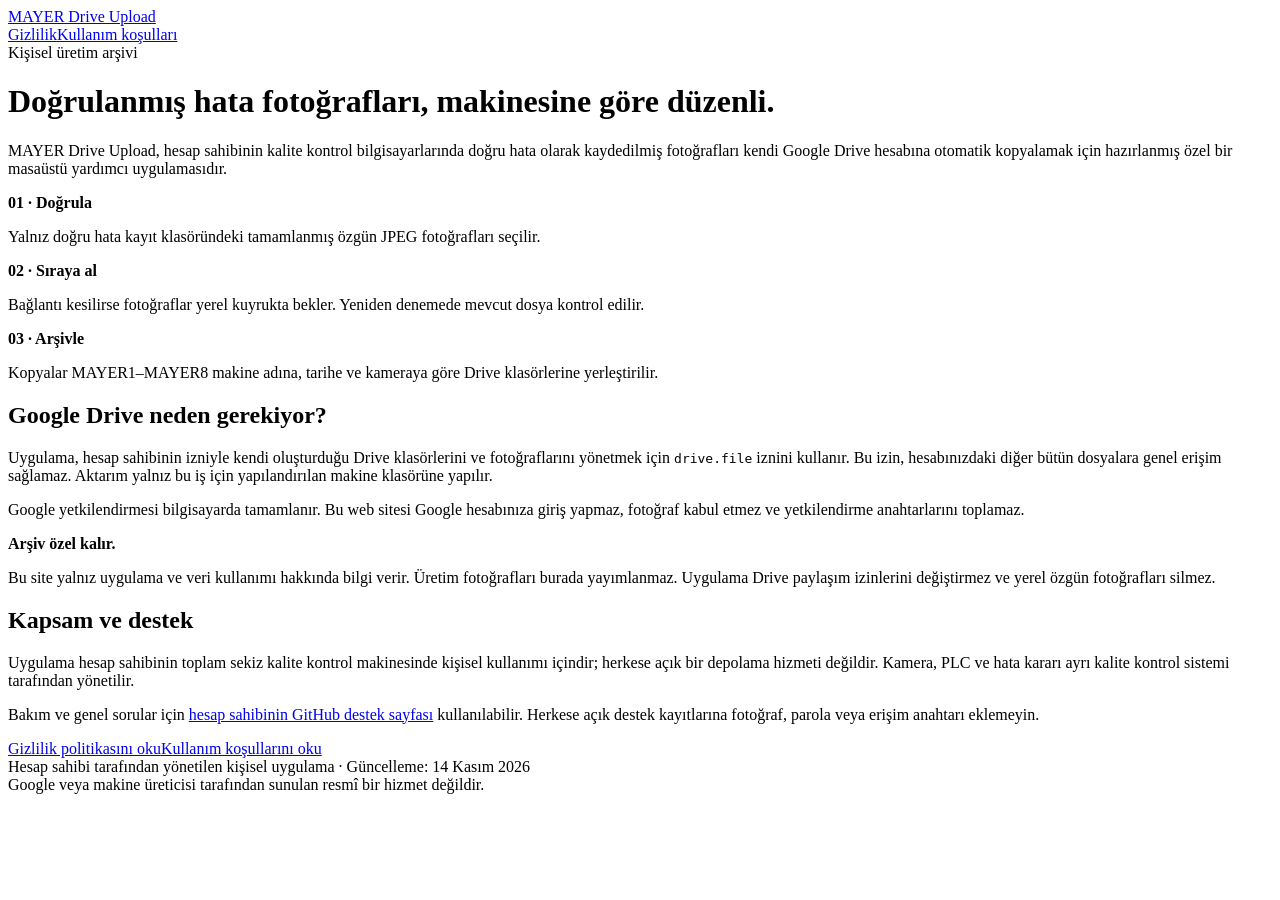
==== index.html @ ac466ba3 "Add MAYER Drive Upload index.html" ====
<!doctype html><html lang="tr"><head><meta charset="utf-8"><meta name="viewport" content="width=device-width, initial-scale=1"><title>MAYER Drive Upload — Doğrulanmış hata fotoğrafları</title><meta name="description" content="Mayer kalite kontrol bilgisayarlarındaki doğrulanmış hata fotoğraflarını hesap sahibinin özel Google Drive klasörlerine aktaran kişisel uygulama."><link rel="stylesheet" href="style.css"></head><body>
<header><a class="brand" href="./">MAYER Drive Upload</a><nav aria-label="Ana menü"><a href="privacy.html">Gizlilik</a><a href="terms.html">Kullanım koşulları</a></nav></header>
<main><div class="eyebrow">Kişisel üretim arşivi</div><h1>Doğrulanmış hata fotoğrafları, makinesine göre düzenli.</h1><p class="lead">MAYER Drive Upload, hesap sahibinin kalite kontrol bilgisayarlarında doğru hata olarak kaydedilmiş fotoğrafları kendi Google Drive hesabına otomatik kopyalamak için hazırlanmış özel bir masaüstü yardımcı uygulamasıdır.</p>
<div class="flow"><article><strong>01 · Doğrula</strong><p>Yalnız doğru hata kayıt klasöründeki tamamlanmış özgün JPEG fotoğrafları seçilir.</p></article><article><strong>02 · Sıraya al</strong><p>Bağlantı kesilirse fotoğraflar yerel kuyrukta bekler. Yeniden denemede mevcut dosya kontrol edilir.</p></article><article><strong>03 · Arşivle</strong><p>Kopyalar MAYER1–MAYER8 makine adına, tarihe ve kameraya göre Drive klasörlerine yerleştirilir.</p></article></div>
<section><h2>Google Drive neden gerekiyor?</h2><p>Uygulama, hesap sahibinin izniyle kendi oluşturduğu Drive klasörlerini ve fotoğraflarını yönetmek için <code>drive.file</code> iznini kullanır. Bu izin, hesabınızdaki diğer bütün dosyalara genel erişim sağlamaz. Aktarım yalnız bu iş için yapılandırılan makine klasörüne yapılır.</p><p>Google yetkilendirmesi bilgisayarda tamamlanır. Bu web sitesi Google hesabınıza giriş yapmaz, fotoğraf kabul etmez ve yetkilendirme anahtarlarını toplamaz.</p></section>
<div class="notice"><strong>Arşiv özel kalır.</strong><p>Bu site yalnız uygulama ve veri kullanımı hakkında bilgi verir. Üretim fotoğrafları burada yayımlanmaz. Uygulama Drive paylaşım izinlerini değiştirmez ve yerel özgün fotoğrafları silmez.</p></div>
<section><h2>Kapsam ve destek</h2><p>Uygulama hesap sahibinin toplam sekiz kalite kontrol makinesinde kişisel kullanımı içindir; herkese açık bir depolama hizmeti değildir. Kamera, PLC ve hata kararı ayrı kalite kontrol sistemi tarafından yönetilir.</p><p>Bakım ve genel sorular için <a href="https://github.com/Mkukur/mkukur.github.io/issues">hesap sahibinin GitHub destek sayfası</a> kullanılabilir. Herkese açık destek kayıtlarına fotoğraf, parola veya erişim anahtarı eklemeyin.</p></section>
<div class="links"><a href="privacy.html">Gizlilik politikasını oku</a><a href="terms.html">Kullanım koşullarını oku</a></div></main>
<footer>Hesap sahibi tarafından yönetilen kişisel uygulama · Güncelleme: 14 Kasım 2026<br>Google veya makine üreticisi tarafından sunulan resmî bir hizmet değildir.</footer></body></html>
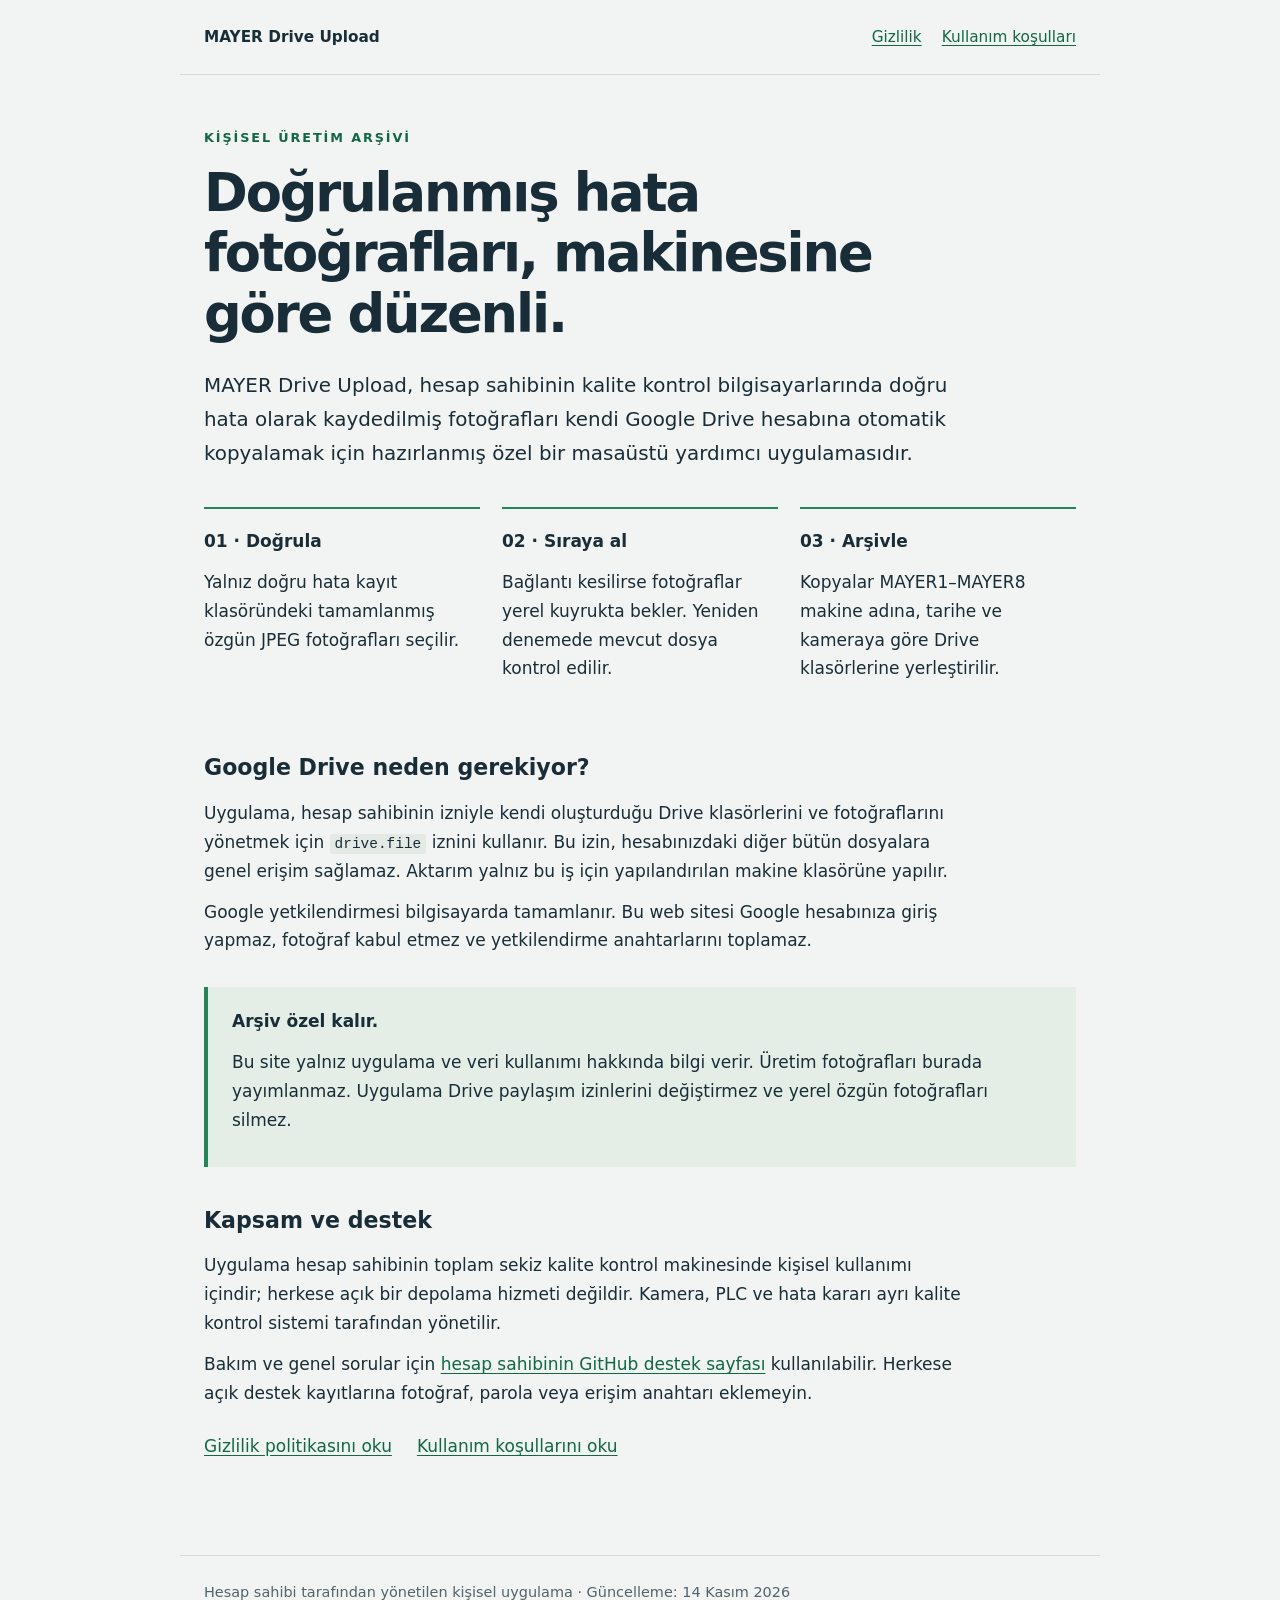
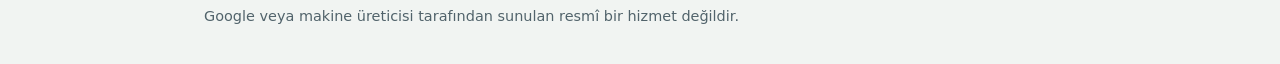
==== commit 476962e0: "Verify site ownership for Google OAuth branding" ====
--- a/index.html
+++ b/index.html
@@ -1,4 +1,4 @@
-<!doctype html><html lang="tr"><head><meta charset="utf-8"><meta name="viewport" content="width=device-width, initial-scale=1"><title>MAYER Drive Upload — Doğrulanmış hata fotoğrafları</title><meta name="description" content="Mayer kalite kontrol bilgisayarlarındaki doğrulanmış hata fotoğraflarını hesap sahibinin özel Google Drive klasörlerine aktaran kişisel uygulama."><link rel="stylesheet" href="style.css"></head><body>
+<!doctype html><html lang="tr"><head><meta name="google-site-verification" content="j4GCuBuvUQUml2iOpilp3wzrSAx8UYA9fZUh7zLgPVk"><meta charset="utf-8"><meta name="viewport" content="width=device-width, initial-scale=1"><title>MAYER Drive Upload — Doğrulanmış hata fotoğrafları</title><meta name="description" content="Mayer kalite kontrol bilgisayarlarındaki doğrulanmış hata fotoğraflarını hesap sahibinin özel Google Drive klasörlerine aktaran kişisel uygulama."><link rel="stylesheet" href="style.css"></head><body>
 <header><a class="brand" href="./">MAYER Drive Upload</a><nav aria-label="Ana menü"><a href="privacy.html">Gizlilik</a><a href="terms.html">Kullanım koşulları</a></nav></header>
 <main><div class="eyebrow">Kişisel üretim arşivi</div><h1>Doğrulanmış hata fotoğrafları, makinesine göre düzenli.</h1><p class="lead">MAYER Drive Upload, hesap sahibinin kalite kontrol bilgisayarlarında doğru hata olarak kaydedilmiş fotoğrafları kendi Google Drive hesabına otomatik kopyalamak için hazırlanmış özel bir masaüstü yardımcı uygulamasıdır.</p>
 <div class="flow"><article><strong>01 · Doğrula</strong><p>Yalnız doğru hata kayıt klasöründeki tamamlanmış özgün JPEG fotoğrafları seçilir.</p></article><article><strong>02 · Sıraya al</strong><p>Bağlantı kesilirse fotoğraflar yerel kuyrukta bekler. Yeniden denemede mevcut dosya kontrol edilir.</p></article><article><strong>03 · Arşivle</strong><p>Kopyalar MAYER1–MAYER8 makine adına, tarihe ve kameraya göre Drive klasörlerine yerleştirilir.</p></article></div>
--- a/style.css
+++ b/style.css
@@ -0,0 +1 @@
+:root{font-family:system-ui,-apple-system,BlinkMacSystemFont,"Segoe UI",sans-serif;color:#192d38;background:#f1f4f2;line-height:1.7;font-size:17px}*{box-sizing:border-box}body{margin:0}a{color:#126746;text-underline-offset:3px}header,main,footer{max-width:920px;margin:auto;padding:24px}header{display:flex;gap:25px;justify-content:space-between;align-items:center;border-bottom:1px solid #d2dbd5}header a{font-size:.9rem}header .brand{font-weight:750;text-decoration:none;color:#192d38}nav{display:flex;gap:20px;flex-wrap:wrap}main{padding-top:52px;padding-bottom:70px}h1{font-size:clamp(2rem,5vw,3.1rem);line-height:1.15;letter-spacing:-.04em;max-width:760px;margin:14px 0 25px}h2{font-size:1.3rem;margin:35px 0 10px}p{margin:12px 0;max-width:760px}.eyebrow{font-size:.75rem;font-weight:750;letter-spacing:.15em;color:#126746;text-transform:uppercase}.lead{font-size:1.17rem}.notice{border-left:4px solid #248658;background:#e4eee7;padding:20px 24px;margin:32px 0}.flow{display:grid;grid-template-columns:repeat(3,1fr);gap:22px;margin:36px 0}.flow article{border-top:2px solid #248658;padding:18px 0}.flow strong{display:block}.muted,footer{color:#51636b;font-size:.85rem}footer{border-top:1px solid #d2dbd5;padding-bottom:35px}li{margin:8px 0}code{font-size:.85em;background:#e3e9e5;padding:2px 5px;border-radius:3px}.links{display:flex;gap:25px;flex-wrap:wrap;margin:24px 0}@media(max-width:650px){header{align-items:flex-start;flex-direction:column;gap:12px}.flow{grid-template-columns:1fr;gap:6px}main{padding-top:32px}}
